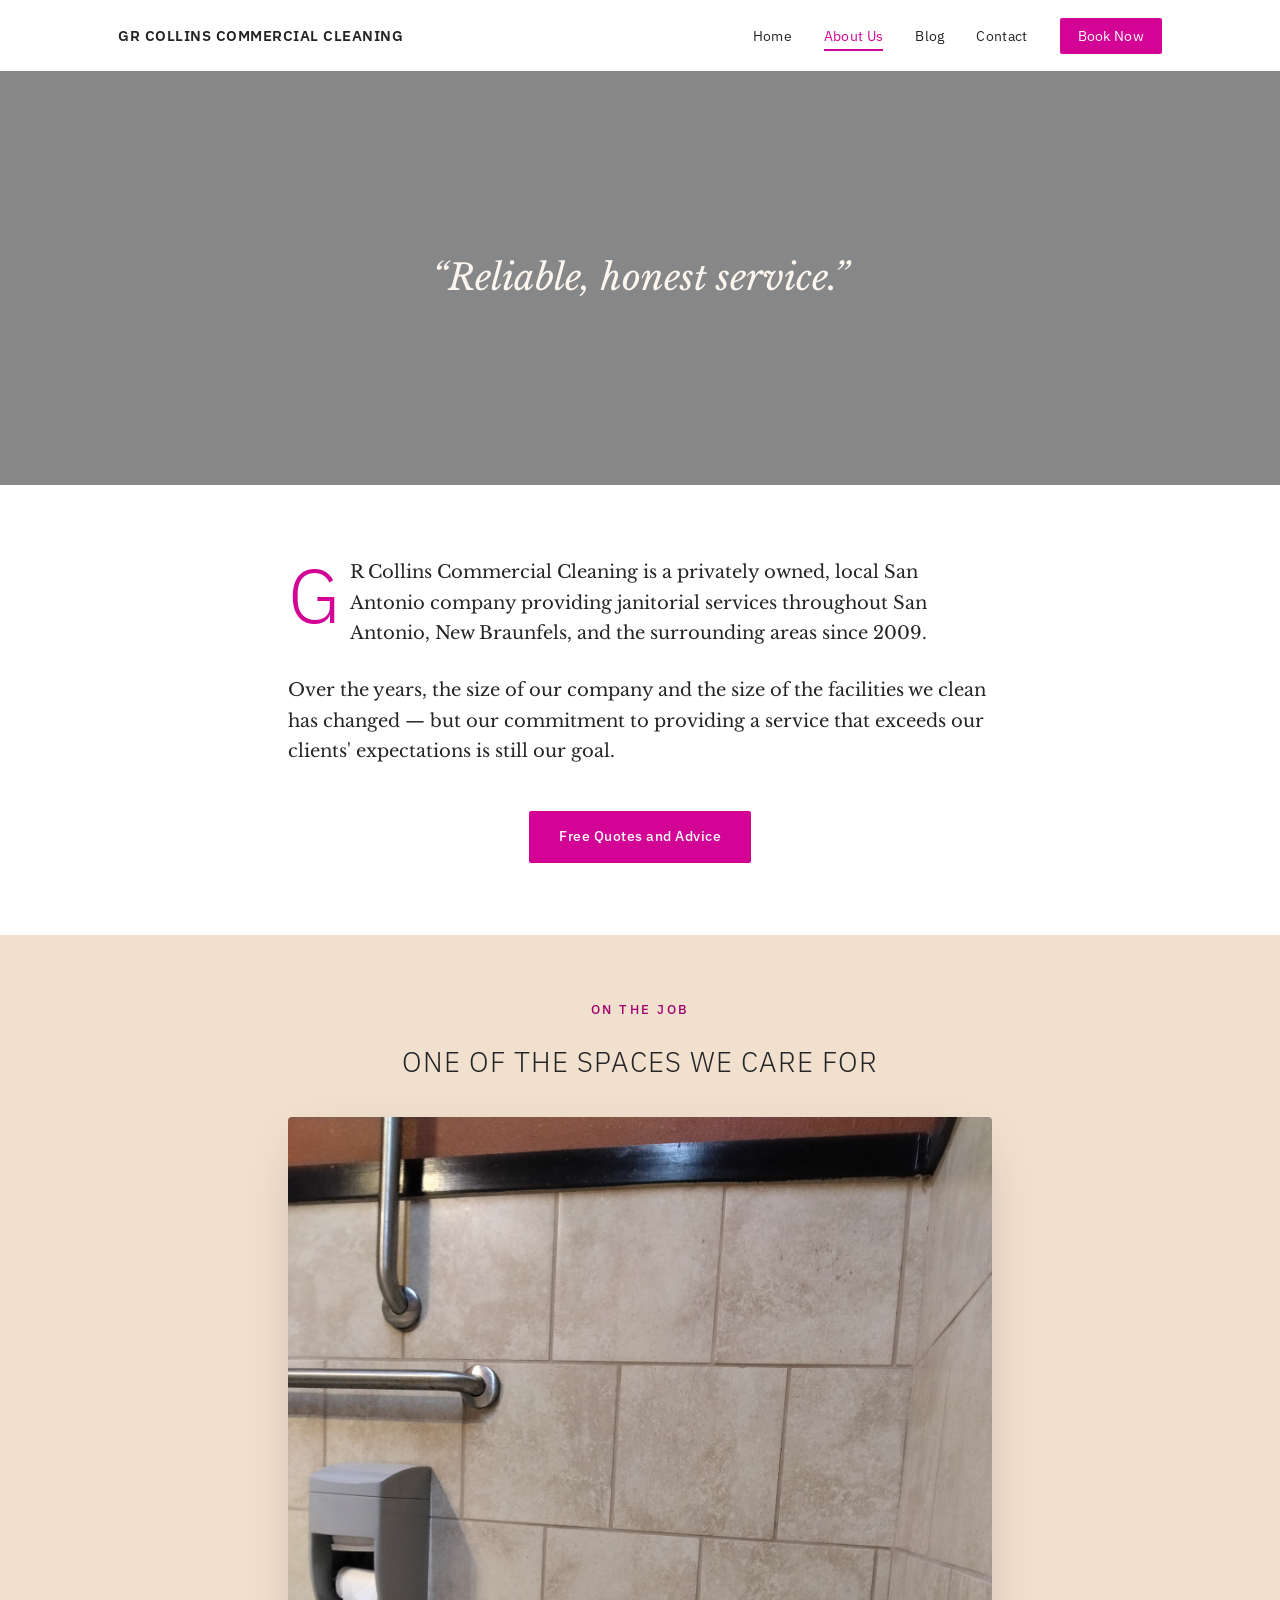
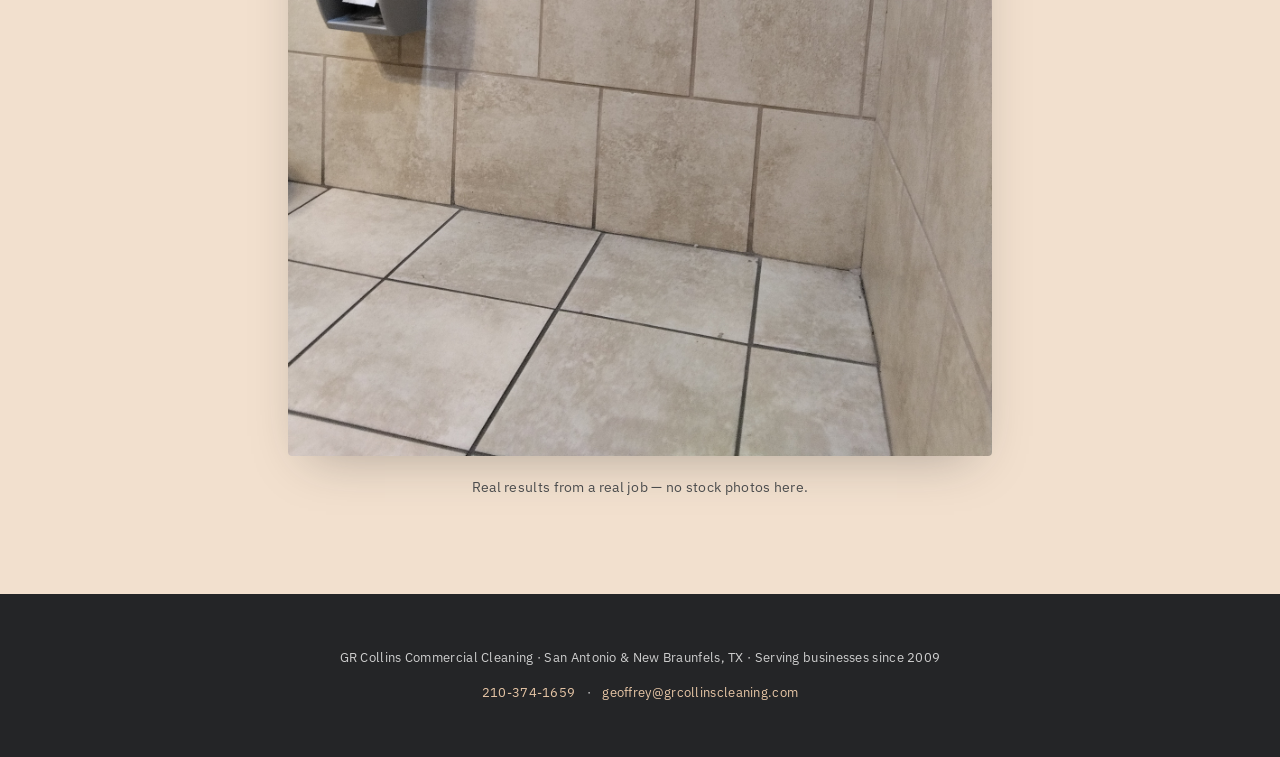
==== about.html @ 85a54e1c "Add files via upload" ====
<!doctype html>
<html lang="en">
<head>
<meta charset="UTF-8" />
<meta name="viewport" content="width=device-width, initial-scale=1" />
<title>About Us | GR Collins Commercial Cleaning</title>
<meta name="description" content="GR Collins Commercial Cleaning is a privately owned San Antonio company providing janitorial services throughout San Antonio, New Braunfels, and surrounding areas since 2009." />

<link rel="preconnect" href="https://fonts.googleapis.com">
<link rel="preconnect" href="https://fonts.gstatic.com" crossorigin>
<link href="https://fonts.googleapis.com/css2?family=IBM+Plex+Sans:wght@300;400;500;600&family=Libre+Baskerville:ital,wght@0,400;0,700;1,400&display=swap" rel="stylesheet">
<link rel="stylesheet" href="assets/style.css">

<style>
  .about-hero{
    position:relative;
    min-height:46vh;
    display:flex; align-items:center; justify-content:center;
    background-image: linear-gradient(rgba(36,37,39,0.55), rgba(36,37,39,0.55)), url('https://grcollinscleaning.com/wp-content/uploads/2020/04/pexels-photo-267507-e1587866993797.jpeg');
    background-size:cover;
    background-position:center;
    text-align:center;
    color:#fdf6ee;
  }
  .about-hero blockquote{
    margin:0; padding:0 24px;
    font-family:'Libre Baskerville', serif;
    font-style:italic;
    font-size:clamp(24px, 4vw, 36px);
    line-height:1.5;
  }
  .about-body{
    max-width:760px; margin:0 auto; padding:72px 28px;
  }
  .about-body p{
    font-size:18px;
    color:var(--ink);
    margin:0 0 26px;
  }
  .about-body p:first-of-type::first-letter{
    float:left;
    font-family:'IBM Plex Sans', sans-serif;
    font-weight:300;
    font-size:76px;
    line-height:0.8;
    padding:8px 10px 0 0;
    color:var(--pink);
  }
  .about-photo-section{
    background:var(--cream);
    padding:64px 0 80px;
  }
  .about-photo-section .wrap{
    max-width:760px;
    text-align:center;
  }
  .about-photo-section img{
    border-radius:4px;
    margin:0 auto 20px;
    box-shadow:0 18px 50px -20px rgba(36,37,39,0.35);
  }
  .about-photo-section .caption{
    color:var(--ink-soft);
    font-size:14px;
    font-family:'IBM Plex Sans', sans-serif;
    letter-spacing:0.3px;
  }
</style>
</head>
<body>

<header class="site">
  <a class="logo" href="index.html">GR Collins Commercial Cleaning</a>
  <nav class="main-nav" aria-label="Main">
    <ul>
      <li><a href="index.html">Home</a></li>
      <li><a href="about.html" class="active">About Us</a></li>
      <li><a href="blog.html">Blog</a></li>
      <li><a href="contact.html">Contact</a></li>
      <li><a href="book.html" class="cta">Book Now</a></li>
    </ul>
  </nav>
</header>

<section class="about-hero">
  <blockquote>&ldquo;Reliable, honest service.&rdquo;</blockquote>
</section>

<section class="about-body">
  <p>GR Collins Commercial Cleaning is a privately owned, local San Antonio company providing janitorial services throughout San Antonio, New Braunfels, and the surrounding areas since 2009.</p>
  <p>Over the years, the size of our company and the size of the facilities we clean has changed — but our commitment to providing a service that exceeds our clients' expectations is still our goal.</p>
  <div style="text-align:center; margin-top:44px;">
    <a href="contact.html" class="btn">Free Quotes and Advice</a>
  </div>
</section>

<section class="about-photo-section">
  <div class="wrap">
    <p class="eyebrow" style="color:var(--pink-dark); text-align:center;">On the job</p>
    <h2 style="font-weight:300; text-transform:uppercase; letter-spacing:1px; font-size:clamp(22px,3vw,28px); margin:0 0 32px;">One of the spaces we care for</h2>
    <img src="assets/img/about-work-example.jpg" alt="A restroom in a commercial facility maintained by GR Collins Commercial Cleaning">
    <p class="caption">Real results from a real job — no stock photos here.</p>
  </div>
</section>

<footer class="site">
  <p>GR Collins Commercial Cleaning &middot; San Antonio &amp; New Braunfels, TX &middot; Serving businesses since 2009</p>
  <p class="foot-links"><a href="tel:2103741659">210-374-1659</a> &middot; <a href="mailto:geoffrey@grcollinscleaning.com">geoffrey@grcollinscleaning.com</a></p>
</footer>

</body>
</html>
---- assets/style.css ----
/* GR Collins Commercial Cleaning — shared site stylesheet */

:root{
  --tan: #e7c6a6;
  --tan-dark: #DCAD7E;
  --cream: #F2E0CE;
  --ink: #242527;
  --ink-soft: #4b4c4d;
  --pink: #d30395;
  --pink-dark: #A00271;
  --white: #ffffff;
  --max: 1100px;
}

*{box-sizing:border-box;}
html{scroll-behavior:smooth;}
body{
  margin:0;
  font-family:'Libre Baskerville', Georgia, serif;
  color:var(--ink);
  background:var(--white);
  line-height:1.7;
}
h1,h2,h3,h4,nav,.btn,.eyebrow,.logo{
  font-family:'IBM Plex Sans', -apple-system, BlinkMacSystemFont, "Segoe UI", sans-serif;
}
a{color:var(--pink);}
a:hover{color:var(--pink-dark);}
img{max-width:100%; display:block;}

.wrap{max-width:var(--max); margin:0 auto; padding:0 28px;}

/* ---------- Header ---------- */
header.site{
  display:flex; align-items:center; justify-content:space-between;
  padding:22px 28px;
  max-width:var(--max); margin:0 auto;
}
.logo{
  font-weight:600;
  letter-spacing:0.5px;
  text-decoration:none;
  color:var(--ink);
  font-size:15px;
  text-transform:uppercase;
}
nav.main-nav ul{
  list-style:none; display:flex; gap:32px; margin:0; padding:0;
}
nav.main-nav a{
  text-decoration:none;
  color:var(--ink);
  font-size:14px;
  letter-spacing:0.3px;
  padding-bottom:4px;
  border-bottom:2px solid transparent;
  transition:border-color .2s ease, color .2s ease;
}
nav.main-nav a:hover, nav.main-nav a.active{
  color:var(--pink);
  border-bottom-color:var(--pink);
}
nav.main-nav a.cta{
  background:var(--pink);
  color:var(--white);
  padding:9px 18px;
  border-radius:2px;
  border-bottom:none;
}
nav.main-nav a.cta:hover{ background:var(--pink-dark); color:var(--white); }

@media (max-width: 820px){
  header.site{ flex-direction:column; gap:16px; align-items:flex-start; }
  nav.main-nav ul{ flex-wrap:wrap; gap:18px; }
}

/* ---------- Hero (photo cover) ---------- */
.hero{
  position:relative;
  min-height:48vh;
  display:flex;
  align-items:center;
  background-size:cover;
  background-position:center;
}
.hero-inner{ max-width:var(--max); margin:0 auto; padding:80px 28px; width:100%; }
.eyebrow{
  text-transform:uppercase;
  letter-spacing:2.5px;
  font-size:12.5px;
  font-weight:500;
  margin:0 0 18px;
}
.hero h1{
  font-weight:300;
  text-transform:uppercase;
  letter-spacing:1.5px;
  font-size:clamp(30px, 4.4vw, 46px);
  color:#fdf6ee;
  margin:0 0 22px;
  max-width:640px;
  line-height:1.2;
}
.hero p{
  font-family:'Libre Baskerville', serif;
  color:#f1e3d2;
  font-size:17px;
  max-width:480px;
  margin:0;
}

/* ---------- Section headings ---------- */
.section-heading{ max-width:640px; margin:0 auto 40px; }
.section-heading.center{ text-align:center; }
.section-heading .eyebrow{ color:var(--pink-dark); }
.section-heading.center .eyebrow{ text-align:center; }
.section-heading h2{
  font-weight:300;
  font-size:clamp(24px,3vw,32px);
  text-transform:uppercase;
  letter-spacing:1px;
  color:var(--ink);
  margin:0 0 14px;
}
.section-heading p{ color:var(--ink-soft); margin:0; font-size:16px; }

/* ---------- Buttons ---------- */
.btn{
  display:inline-block;
  background:var(--pink);
  color:var(--white);
  text-decoration:none;
  font-size:14px;
  font-weight:500;
  letter-spacing:0.5px;
  padding:14px 30px;
  border-radius:2px;
  transition:background .2s ease;
  border:none;
  cursor:pointer;
}
.btn:hover{ background:var(--pink-dark); color:var(--white); }
.btn.btn-outline{
  background:transparent;
  border:1.5px solid var(--white);
  color:var(--white);
}
.btn.btn-outline:hover{ background:rgba(255,255,255,0.15); color:var(--white); }

/* ---------- Cards ---------- */
.card{
  background:var(--white);
  border-radius:4px;
  box-shadow:0 18px 50px -20px rgba(36,37,39,0.35);
  overflow:hidden;
  border-top:4px solid var(--pink);
}

/* ---------- Footer ---------- */
footer.site{
  background:var(--ink);
  color:#cfcfcf;
  padding:40px 28px;
  text-align:center;
  font-family:'IBM Plex Sans', sans-serif;
  font-size:13px;
  letter-spacing:0.3px;
}
footer.site a{ color:#e7c6a6; text-decoration:none; }
footer.site a:hover{ color:var(--tan); }
footer.site .foot-links{ margin-top:10px; }
footer.site .foot-links a{ margin:0 8px; }

@media (prefers-reduced-motion: reduce){
  html{ scroll-behavior:auto; }
}
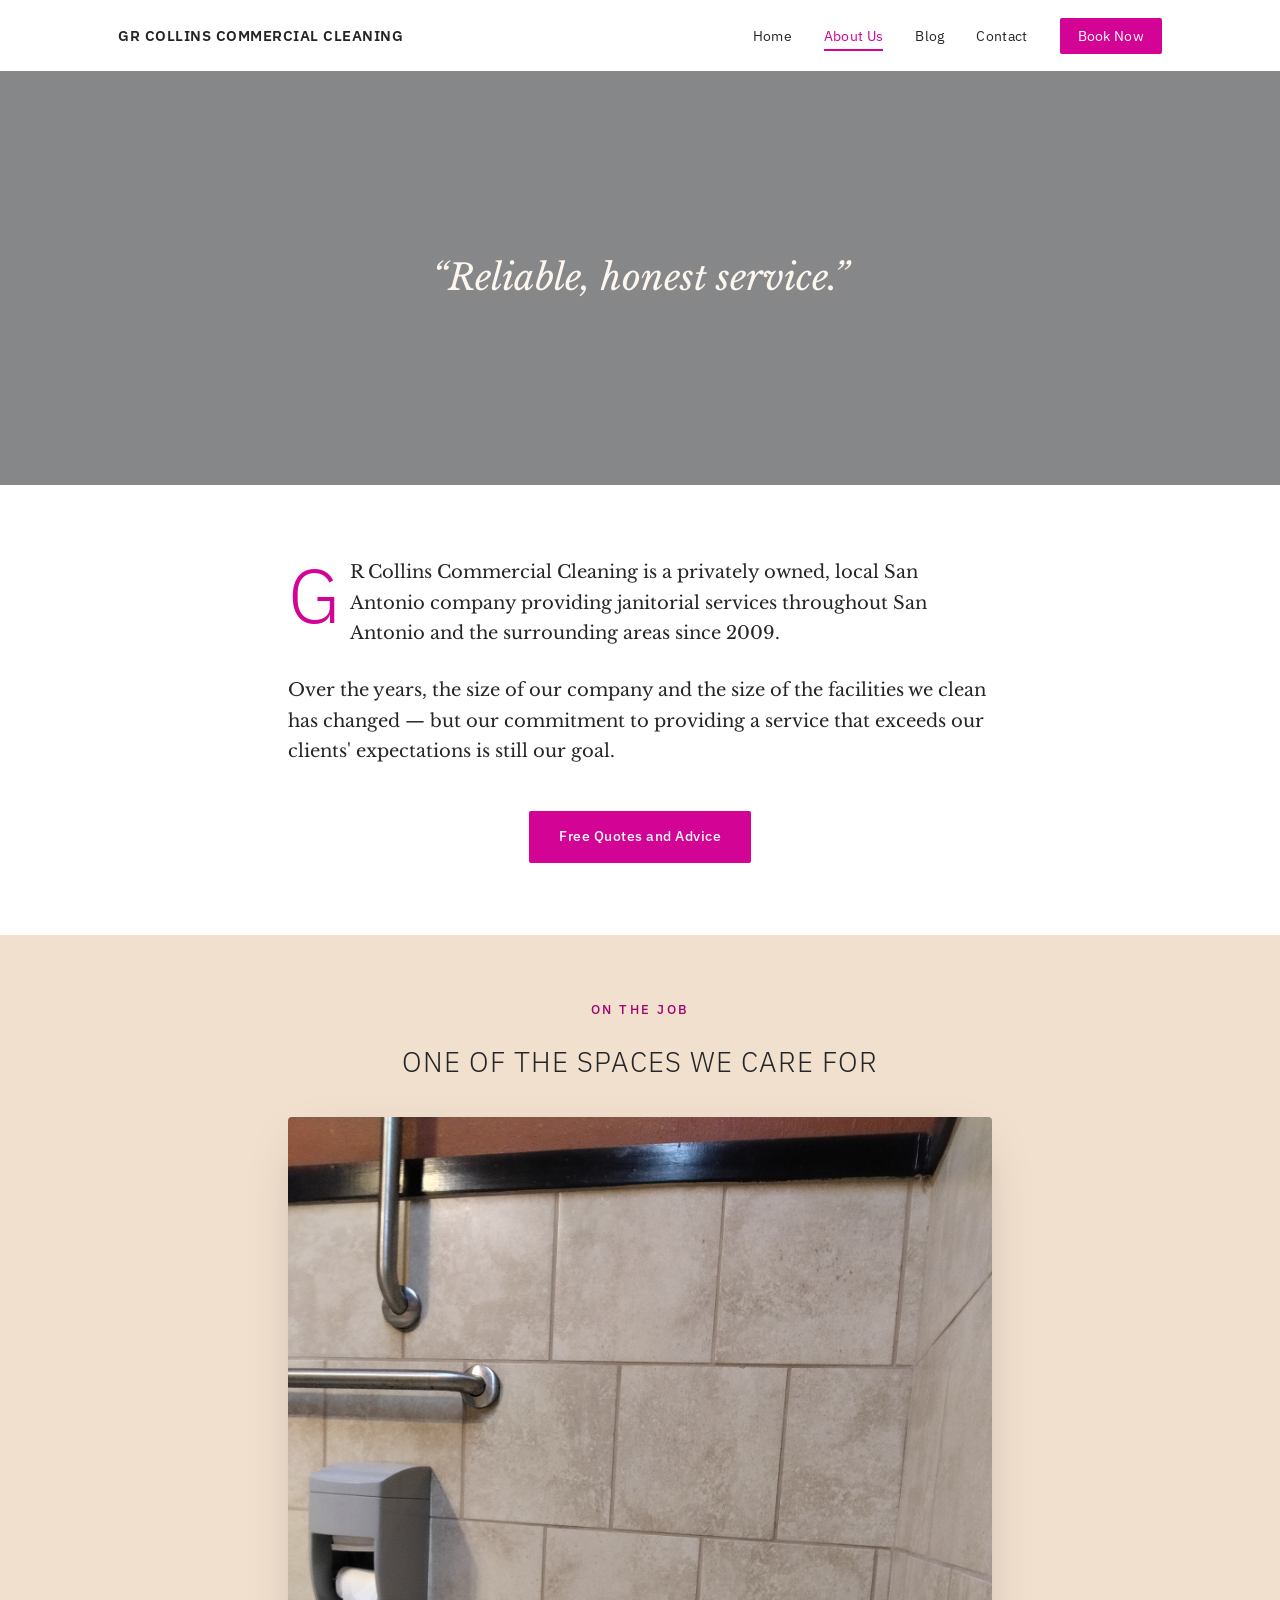
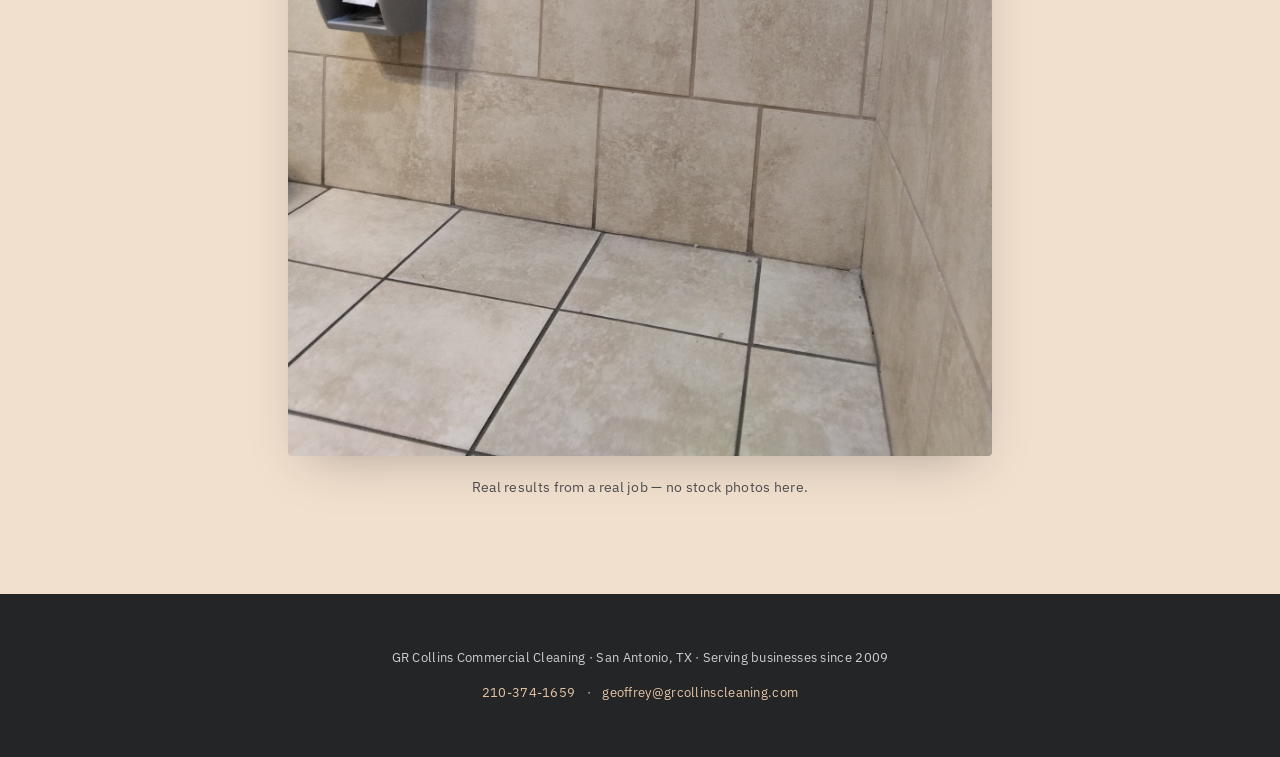
==== commit 8f9abd66: "Add files via upload" ====
--- a/about.html
+++ b/about.html
@@ -4,7 +4,7 @@
 <meta charset="UTF-8" />
 <meta name="viewport" content="width=device-width, initial-scale=1" />
 <title>About Us | GR Collins Commercial Cleaning</title>
-<meta name="description" content="GR Collins Commercial Cleaning is a privately owned San Antonio company providing janitorial services throughout San Antonio, New Braunfels, and surrounding areas since 2009." />
+<meta name="description" content="GR Collins Commercial Cleaning is a privately owned San Antonio company providing janitorial services throughout San Antonio and the surrounding areas since 2009." />
 
 <link rel="preconnect" href="https://fonts.googleapis.com">
 <link rel="preconnect" href="https://fonts.gstatic.com" crossorigin>
@@ -87,7 +87,7 @@
 </section>
 
 <section class="about-body">
-  <p>GR Collins Commercial Cleaning is a privately owned, local San Antonio company providing janitorial services throughout San Antonio, New Braunfels, and the surrounding areas since 2009.</p>
+  <p>GR Collins Commercial Cleaning is a privately owned, local San Antonio company providing janitorial services throughout San Antonio and the surrounding areas since 2009.</p>
   <p>Over the years, the size of our company and the size of the facilities we clean has changed — but our commitment to providing a service that exceeds our clients' expectations is still our goal.</p>
   <div style="text-align:center; margin-top:44px;">
     <a href="contact.html" class="btn">Free Quotes and Advice</a>
@@ -104,7 +104,7 @@
 </section>
 
 <footer class="site">
-  <p>GR Collins Commercial Cleaning &middot; San Antonio &amp; New Braunfels, TX &middot; Serving businesses since 2009</p>
+  <p>GR Collins Commercial Cleaning &middot; San Antonio, TX &middot; Serving businesses since 2009</p>
   <p class="foot-links"><a href="tel:2103741659">210-374-1659</a> &middot; <a href="mailto:geoffrey@grcollinscleaning.com">geoffrey@grcollinscleaning.com</a></p>
 </footer>
 
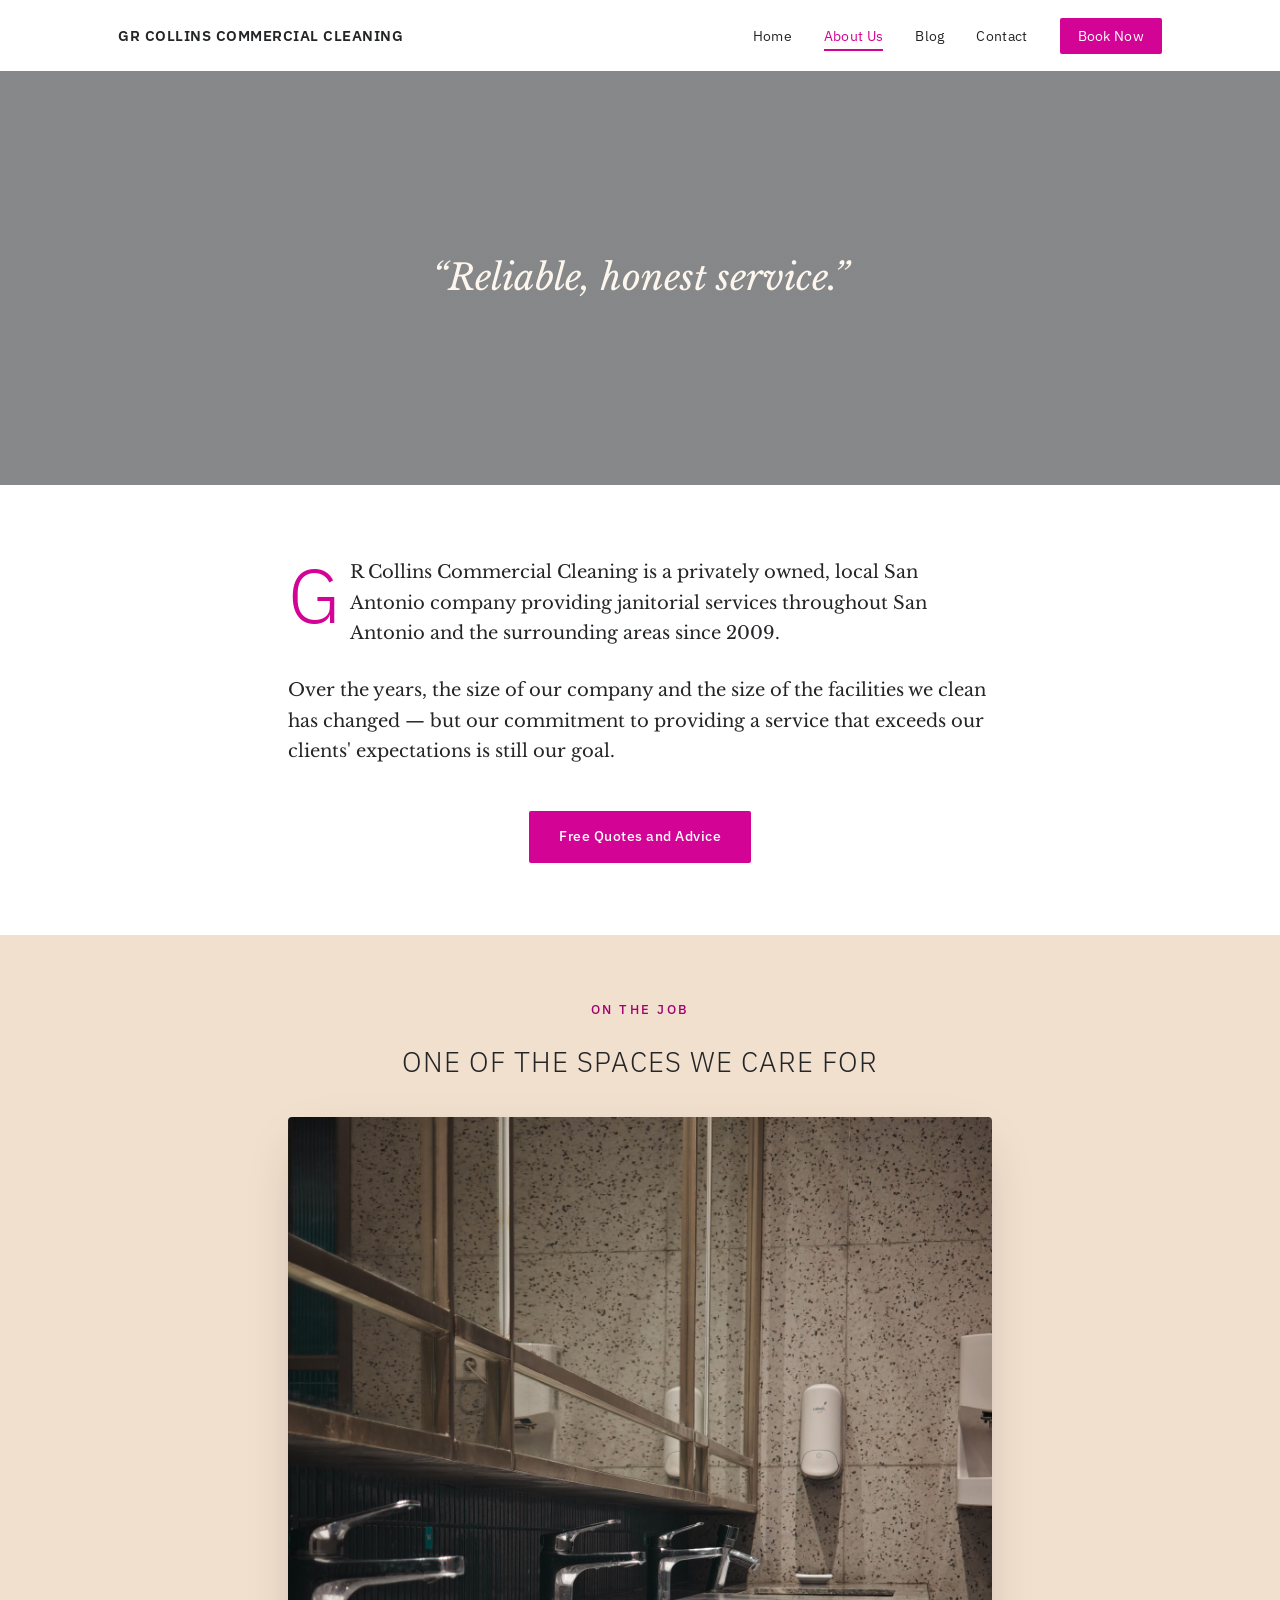
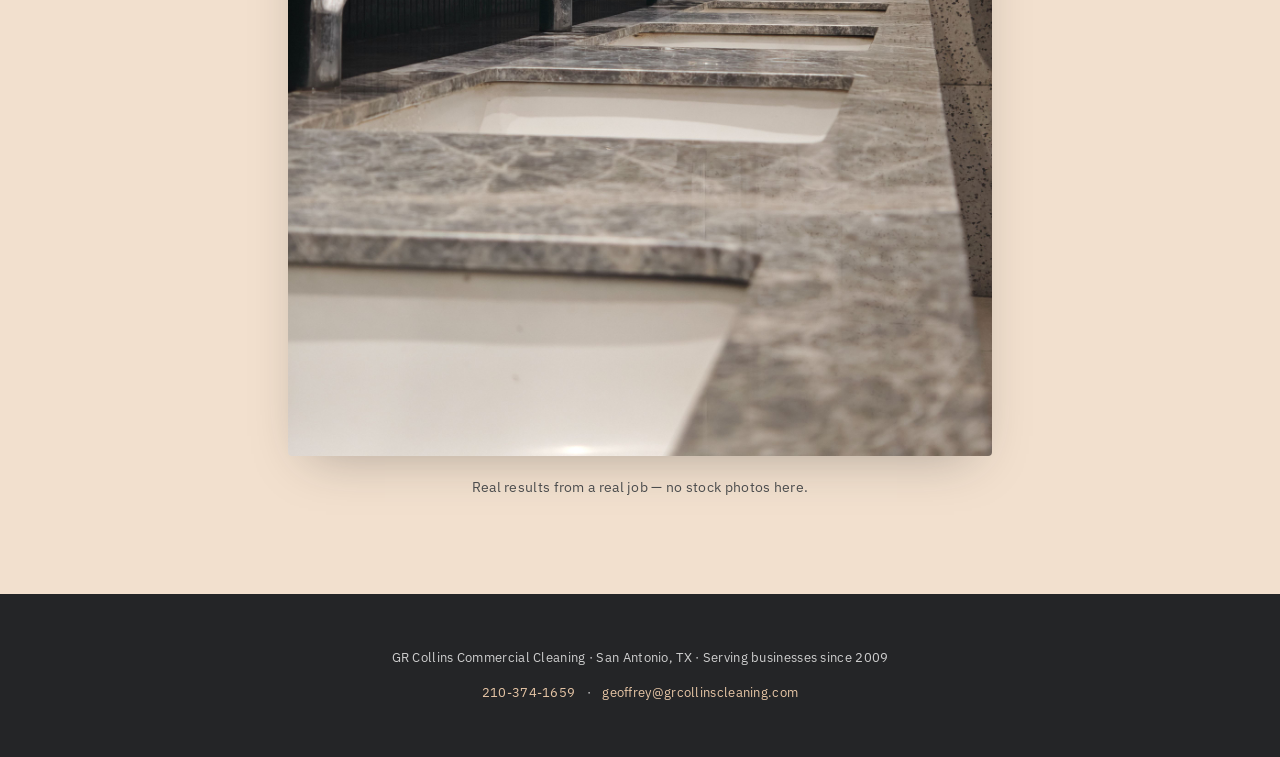
==== commit 94c90fbe: "Add files via upload" ====
--- a/about.html
+++ b/about.html
@@ -16,7 +16,7 @@
     position:relative;
     min-height:46vh;
     display:flex; align-items:center; justify-content:center;
-    background-image: linear-gradient(rgba(36,37,39,0.55), rgba(36,37,39,0.55)), url('https://grcollinscleaning.com/wp-content/uploads/2020/04/pexels-photo-267507-e1587866993797.jpeg');
+    background-image: linear-gradient(rgba(36,37,39,0.55), rgba(36,37,39,0.55)), url('https://grcollinscleaningcom.wordpress.com/wp-content/uploads/2020/04/pexels-photo-267507-e1587866993797.jpeg');
     background-size:cover;
     background-position:center;
     text-align:center;
@@ -98,7 +98,7 @@
   <div class="wrap">
     <p class="eyebrow" style="color:var(--pink-dark); text-align:center;">On the job</p>
     <h2 style="font-weight:300; text-transform:uppercase; letter-spacing:1px; font-size:clamp(22px,3vw,28px); margin:0 0 32px;">One of the spaces we care for</h2>
-    <img src="assets/img/about-work-example.jpg" alt="A restroom in a commercial facility maintained by GR Collins Commercial Cleaning">
+    <img src="assets/img/story-restroom-sinks.jpg" alt="A restroom sink area in a commercial facility maintained by GR Collins Commercial Cleaning">
     <p class="caption">Real results from a real job — no stock photos here.</p>
   </div>
 </section>
